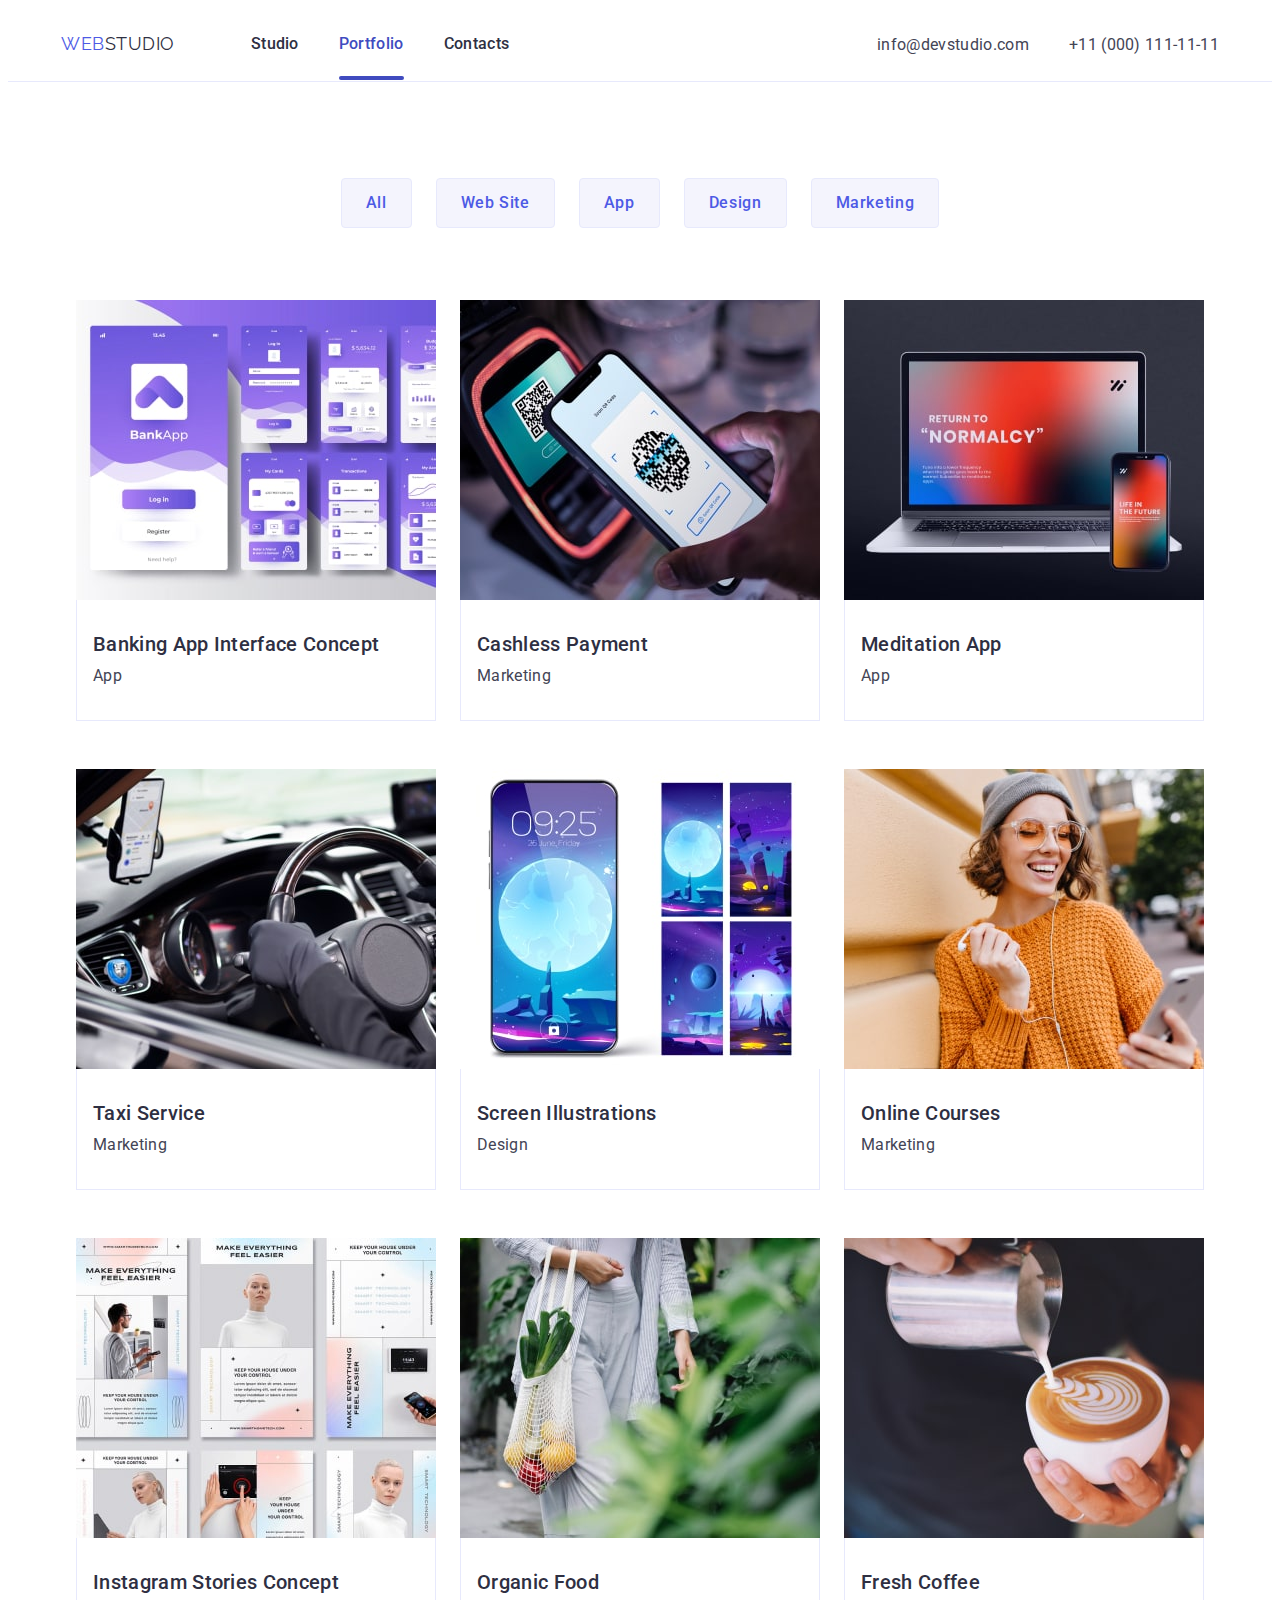
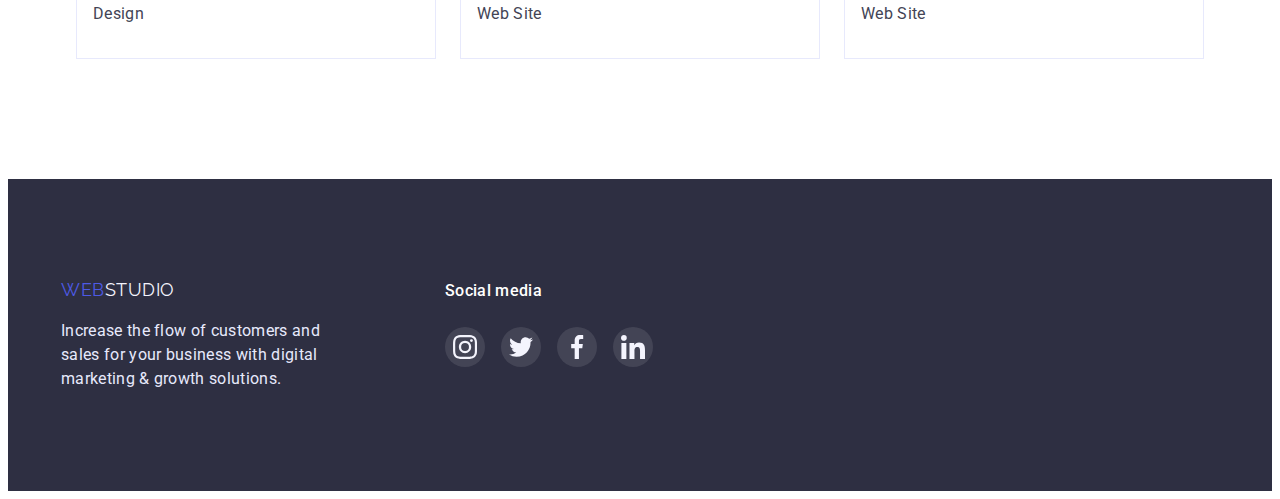
==== portfolio.html @ d58d2f8e "Initial commit" ====
<!DOCTYPE html>
<html lang="en">
  <head>
    <meta charset="UTF-8" />
    <meta http-equiv="X-UA-Compatible" content="IE=edge" />
    <meta name="viewport" content="width=device-width, initial-scale=1.0" />
    <link rel="preconnect" href="https://fonts.googleapis.com" />
    <link rel="preconnect" href="https://fonts.gstatic.com" crossorigin />
    <link
      href="https://fonts.googleapis.com/css2?family=Raleway:wght@800&family=Roboto:wght@400;500;700;900&display=swap"
      rel="stylesheet"
    />
    <link
      rel="stylesheet"
      href="https://cdnjs.cloudflare.com/ajax/libs/modern-normalize/1.1.0/modern-normalize.min.css"
      integrity="sha512-wpPYUAdjBVSE4KJnH1VR1HeZfpl1ub8YT/NKx4PuQ5NmX2tKuGu6U/JRp5y+Y8XG2tV+wKQpNHVUX03MfMFn9Q=="
      crossorigin="anonymous"
      referrerpolicy="no-referrer"
    />
    <link rel="stylesheet" href="./css/styles.css" />
    <title>Portfolio</title>
  </head>
  <body>
    <header class="header">
      <div class="container header-wrap">
        <nav class="nav">
          <a href="./index.html"
            ><span class="logo-text">web</span
            ><span class="logo-text logo-text-right">studio</span></a
          >
          <ul class="nav-list">
            <li>
              <a class="nav-item-text" href="./index.html">Studio</a>
            </li>
            <li>
              <a class="nav-item-text active" href="./portfolio.html"
                >Portfolio</a
              >
            </li>
            <li><a class="nav-item-text" href="">Contacts</a></li>
          </ul>
        </nav>
        <address class="address">
          <ul class="address-list">
            <li>
              <a
                class="address-item-text mail-link"
                href="mailto:info@devstudio.com"
                >info@devstudio.com</a
              >
            </li>
            <li>
              <a class="address-item-text" href="tel:+110001111111"
                >+11 (000) 111-11-11</a
              >
            </li>
          </ul>
        </address>
      </div>
    </header>
    <main>
      <section class="section portfolio">
        <div class="container">
          <h1 class="visually-hidden">Portfolio</h1>
          <ul class="filters-list">
            <li><button type="button" class="filters-btn">All</button></li>
            <li><button type="button" class="filters-btn">Web Site</button></li>
            <li><button type="button" class="filters-btn">App</button></li>
            <li><button type="button" class="filters-btn">Design</button></li>
            <li>
              <button type="button" class="filters-btn">Marketing</button>
            </li>
          </ul>
          <h2 class="visually-hidden">Examples</h2>
          <ul class="examples-list">
            <li class="examples-item">
              <a class="examples-link" href="">
                <div class="example-image-wrap">
                  <img
                    src="./images/example-card-1.jpg"
                    alt="Banking App"
                    width="360"
                    height="300"
                  />
                  <p class="example-text-overlay">14 Stylish and User-Friendly App Design Concepts · Task Manager App · Calorie Tracker App · Exotic Fruit Ecommerce App · Cloud Storage App</p>
                </div>
                <div class="card-bottom">
                  <h3 class="examples-title">Banking App Interface Concept</h3>
                  <p class="examples-text">App</p>
                </div>
              </a>
            </li>
            <li class="examples-item">
              <a class="examples-link" href="">
                <div class="example-image-wrap">
                  <img
                    src="./images/example-card-2.jpg"
                    alt="Cashless Payment"
                    width="360"
                    height="300"
                  />
                  <p class="example-text-overlay">14 Stylish and User-Friendly App Design Concepts · Task Manager App · Calorie Tracker App · Exotic Fruit Ecommerce App · Cloud Storage App</p>
                </div>
                <div class="card-bottom">
                  <h3 class="examples-title">Cashless Payment</h3>
                  <p class="examples-text">Marketing</p>
                </div>
              </a>
            </li>
            <li class="examples-item">
              <a class="examples-link" href="">
                <div class="example-image-wrap">
                  <img
                    src="./images/example-card-3.jpg"
                    alt="Meditation App"
                    width="360"
                    height="300"
                  />
                  <p class="example-text-overlay">14 Stylish and User-Friendly App Design Concepts · Task Manager App · Calorie Tracker App · Exotic Fruit Ecommerce App · Cloud Storage App</p>
                </div>
                <div class="card-bottom">
                  <h3 class="examples-title">Meditation App</h3>
                  <p class="examples-text">App</p>
                </div>
              </a>
            </li>
            <li class="examples-item">
              <a class="examples-link" href="">
                <div  class="example-image-wrap">
                  <img
                    src="./images/example-card-4.jpg"
                    alt="Taxi Service"
                    width="360"
                    height="300"
                  />
                  <p class="example-text-overlay">14 Stylish and User-Friendly App Design Concepts · Task Manager App · Calorie Tracker App · Exotic Fruit Ecommerce App · Cloud Storage App</p>
                </div>
                <div class="card-bottom">
                  <h3 class="examples-title">Taxi Service</h3>
                  <p class="examples-text">Marketing</p>
                </div>
              </a>
            </li>
            <li class="examples-item">
              <a class="examples-link" href="">
                <div  class="example-image-wrap">
                  <img
                    src="./images/example-card-5.jpg"
                    alt="Screen Illustrations"
                    width="360"
                    height="300"
                  />
                  <p class="example-text-overlay">14 Stylish and User-Friendly App Design Concepts · Task Manager App · Calorie Tracker App · Exotic Fruit Ecommerce App · Cloud Storage App</p>
                </div>
                <div class="card-bottom">
                  <h3 class="examples-title">Screen Illustrations</h3>
                  <p class="examples-text">Design</p>
                </div>
              </a>
            </li>
            <li class="examples-item">
              <a class="examples-link" href="">
                <div  class="example-image-wrap">
                  <img
                    src="./images/example-card-6.jpg"
                    alt="Online Courses"
                    width="360"
                    height="300"
                  />
                  <p class="example-text-overlay">14 Stylish and User-Friendly App Design Concepts · Task Manager App · Calorie Tracker App · Exotic Fruit Ecommerce App · Cloud Storage App</p>
                </div>
                <div class="card-bottom">
                  <h3 class="examples-title">Online Courses</h3>
                  <p class="examples-text">Marketing</p>
                </div>
              </a>
            </li>
            <li class="examples-item">
              <a class="examples-link" href="">
                <div  class="example-image-wrap">
                  <img
                    src="./images/example-card-7.jpg"
                    alt="Instagram Stories Concept"
                    width="360"
                    height="300"
                  />
                  <p class="example-text-overlay">14 Stylish and User-Friendly App Design Concepts · Task Manager App · Calorie Tracker App · Exotic Fruit Ecommerce App · Cloud Storage App</p>
                </div>
                <div class="card-bottom">
                  <h3 class="examples-title">Instagram Stories Concept</h3>
                  <p class="examples-text">Design</p>
                </div>
              </a>
            </li>
            <li class="examples-item">
              <a class="examples-link" href="">
                <div  class="example-image-wrap">
                  <img
                    src="./images/example-card-8.jpg"
                    alt="Organic Food"
                    width="360"
                    height="300"
                  />
                  <p class="example-text-overlay">14 Stylish and User-Friendly App Design Concepts · Task Manager App · Calorie Tracker App · Exotic Fruit Ecommerce App · Cloud Storage App</p>
                </div>
                <div class="card-bottom">
                  <h3 class="examples-title">Organic Food</h3>
                  <p class="examples-text">Web Site</p>
                </div>
              </a>
            </li>
            <li class="examples-item">
              <a class="examples-link" href="">
                <div  class="example-image-wrap">
                  <img
                    src="./images/example-card-9.jpg"
                    alt="Fresh Coffee"
                    width="360"
                    height="300"
                  />
                  <p class="example-text-overlay">14 Stylish and User-Friendly App Design Concepts · Task Manager App · Calorie Tracker App · Exotic Fruit Ecommerce App · Cloud Storage App</p>
                </div>
                <div class="card-bottom">
                  <h3 class="examples-title">Fresh Coffee</h3>
                  <p class="examples-text">Web Site</p>
                </div>
              </a>
            </li>
          </ul>
        </div>
      </section>
    </main>
    <footer class="footer">
      <div class="container footer-flex">
        <ul class="f-logo-list">
          <li>
            <a href="./index.html" class="footer-logo"
              ><span class="f-logo-text">web</span
              ><span class="f-logo-text f-logo-text-right">studio</span></a
            >
          </li>
          <li>
            <p class="footer-text">
              Increase the flow of customers and sales for your business with digital
              marketing & growth solutions.
            </p>
          </li>
        </ul>
        <ul>
          <li><h3 class="soc-title">Social media</h3></li>
          <li class="f-soc">
            <ul class="f-soc-list">
              <li class="f-soc-item">
                <a href="" class="f-soc-link">
                  <svg class="f-soc-icon" width="24" height="24">
                    <use href="./images/icons.svg#icon-instagram"></use>
                  </svg>
                </a>
              </li>
              <li class="f-soc-item">
                <a href="" class="f-soc-link">
                  <svg class="f-soc-icon width="24" height="24"">
                    <use href="./images/icons.svg#icon-twitter"></use>
                  </svg>
                </a>
              </li>
              <li class="f-soc-item">
                <a href="" class="f-soc-link">
                  <svg class="f-soc-icon" width="24" height="24">
                    <use href="./images/icons.svg#icon-facebook"></use>
                  </svg>
                </a>
              </li>
              <li class="f-soc-item">
                <a href="" class="f-soc-link">
                  <svg class="f-soc-icon" width="24" height="24">
                    <use href="./images/icons.svg#icon-linkedin"></use>
                  </svg>
                </a>
              </li>
            </ul>
          </li>
        </ul>
      </div>
    </footer>
  </body>
</html>
---- css/styles.css ----
/* =========RESET=========== */
a {
  text-decoration: none;
  display: block;
}
p,
h1,
h2,
h3,
h4,
h5,
h6 {
  margin: 0;
}
ul {
  margin: 0;
  padding-left: 0;
  list-style-type: none;
}
button {
  cursor: pointer;
}
img {
  display: block;
}
/* ===========STYLES===================== */
body {
  font-family: "Roboto", "FF DIN", sans-serif;
  color: var(--body-color);
  line-height: 1.5;
  letter-spacing: 0.02em;
}
:root {
  --body-color: #434455;
  --navy-blue: #2e2f42;
  --white: #ffffff;
  --ocean: #404bbf;
  --iris: #4d5ae5;
  --cloud: #f4f4fd;
  --cornflower: #e7e9fc;
  --light-slate: #8e8f99;
  --icon-grey: rgba(255, 255, 255, 0.1);
  --green: #31d0aa;
}
.container {
  width: 100%;
  max-width: 1158px;
  padding-left: 15px;
  padding-right: 15px;
  margin: 0 auto;
  /* outline: 2px solid red; */
}
.section {
  padding-top: 120px;
  padding-bottom: 120px;
}
/* --------HEADER--------- */
.header {
  padding-top: 24px;
  padding-bottom: 24px;
  border-bottom: 1px solid var(--cornflower);
}
.header-wrap {
  display: flex;
  flex-wrap: wrap;
  align-items: center;
}
.logo-text {
  font-family: "Raleway", sans-serif;
  font-size: 18px;
  line-height: 1.33;
  letter-spacing: 0.03em;
  color: var(--iris);
  text-transform: uppercase;
}
.logo-text-right {
  color: var(--navy-blue);
}
.nav {
  display: flex;
  gap: 76px;
  flex-grow: 1;
}
.nav-list {
  display: flex;
  gap: 40px;
}
.nav-item-text {
  font-weight: 500;
  color: var(--navy-blue);
  transition-property: color;
  transition-duration: 250ms;
  transition-timing-function: cubic-bezier(0.4, 0, 0.2, 1);
}
.nav-item-text:is(:hover, :focus) {
  color: var(--ocean);
}

.active {
  position: relative;
  color: var(--ocean);
}
.active::after {
  position: absolute;
  content: "";
  display: block;
  bottom: -24px;
  left: 0;
  width: 100%;
  height: 4px;
  border-radius: 2px;
  background-color: var(--ocean);
}
.address {
  flex-grow: 1;
}
.address-list {
  font-style: normal;
  display: flex;
  gap: 40px;
  justify-content: end;
}
.mail-link {
  transition-property: color;
  transition-duration: 250ms;
  transition-timing-function: cubic-bezier(0.4, 0, 0.2, 1);
}
.mail-link:is(:hover, :focus) {
  color: var(--ocean);
}

.address-item-text {
  color: var(--body-color);
}

/* --------HERO--------- */
.section-hero {
  /* background-color: var(--navy-blue); */
  padding-top: 188px;
  padding-bottom: 188px;
  background-image: linear-gradient(
      rgba(46, 47, 66, 0.7),
      rgba(46, 47, 66, 0.7)
    ),
    url(../images/office.jpg);
  background-repeat: no-repeat;
  background-position: center;
  background-size: 1440px;
}
.hero {
  display: flex;
  flex-direction: column;
  align-items: center;
}
.hero-title {
  width: 496px;
  font-size: 56px;
  line-height: 1.07;
  color: var(--white);
  text-align: center;
  margin-bottom: 48px;
}
.hero-btn {
  background-color: var(--iris);
  color: var(--white);
  border: none;
  border-radius: 4px;
  box-shadow: 0px 4px 4px rgba(0, 0, 0, 0.15);
  display: block;
  width: 169px;
  height: 56px;
  padding: 16px 32px;
  transition-property: background-color;
  transition-duration: 250ms;
  transition-timing-function: cubic-bezier(0.4, 0, 0.2, 1);
}
.hero-btn:hover {
  background-color: var(--ocean);
}
/* --------OUR FEATURES--------- */

.features-list {
  display: flex;
  gap: 24px;
  flex-wrap: wrap;
}
.features-item {
  width: 264px;
  display: flex;
  flex-direction: column;
  gap: 8px;
}
.features-icon {
  display: block;
  width: 264px;
  height: 112px;
  padding: 24px 100px;
  background-color: var(--cloud);
  border-radius: 4px;
}
.features-title {
  font-weight: 500;
  font-size: 20px;
  line-height: 1.2;
  color: var(--navy-blue);
  /* margin-bottom: 8px; */
}
.features-text {
}
/* --------DOING--------- */
.section-doing {
  padding-top: 0;
}
.doing {
  display: flex;
  flex-direction: column;
  flex-wrap: wrap;
  align-items: center;
}
.doing-title {
  width: 323px;
  font-size: 36px;
  line-height: 1.11;
  color: var(--navy-blue);
  text-transform: capitalize;
  margin-bottom: 72px;
}
.doing-list {
  display: flex;
  flex-wrap: wrap;
  gap: 24px;
}
.doing-image {
  border: 1px solid var(--cornflower);
  display: block;
}
/* --------TEAM--------- */
.section-team {
  background-color: var(--cloud);
}
.team {
  display: flex;
  flex-direction: column;
  flex-wrap: wrap;
  align-items: center;
}
.team-title {
  width: 162px;
  font-size: 36px;
  line-height: 1.11;
  color: var(--navy-blue);
  text-transform: capitalize;
  margin-bottom: 72px;
}
.team-list {
  display: flex;
  flex-wrap: wrap;
  gap: 24px;
}
.team-card {
  display: flex;
  flex-direction: column;
  align-items: center;
  background: var(--white);
  box-shadow: 0px 1px 6px rgba(46, 47, 66, 0.08),
    0px 1px 1px rgba(46, 47, 66, 0.16), 0px 2px 1px rgba(46, 47, 66, 0.08);
  border-radius: 0px 0px 4px 4px;
  padding-bottom: 32px;
}
.team-name {
  font-weight: 500;
  font-size: 20px;
  line-height: 1.2;
  color: var(--navy-blue);
  margin-top: 32px;
  margin-bottom: 8px;
}
.card-soc-list {
  display: flex;
  gap: 24px;
  height: 40px;
  align-items: center;
  margin-top: 8px;
}
.card-soc-item {
  width: 40px;
  height: 40px;
}
.card-soc-link {
  width: 100%;
  height: 100%;
  display: flex;
  justify-content: center;
  align-items: center;
  border-radius: 50%;
  background-color: var(--iris);
  transition-property: background-color;
  transition-duration: 250ms;
  transition-timing-function: cubic-bezier(0.4, 0, 0.2, 1);
}
.card-soc-link:is(:hover, :focus) {
  background-color: var(--ocean);
}
.card-soc-icon {
  display: block;
}

/* =============CUSTOMERS======= */
.customers-title {
  font-size: 36px;
  line-height: 1.11;
  text-transform: capitalize;
  text-align: center;
  color: var(--navy-blue);
}
.customers-list {
  display: flex;
  gap: 24px;
  justify-content: center;
  align-items: center;
  margin-top: 72px;
}
.customers-item {
  width: calc((100% - 120px) / 6);
  height: 88px;
}
.customers-link {
  width: 100%;
  height: 100%;
  border: 1px solid var(--light-slate);
  border-radius: 4px;
  display: flex;
  align-items: center;
  justify-content: center;
  color: var(--light-slate);
  transition-property: color, border-color;
  transition-duration: 250ms;
  transition-timing-function: cubic-bezier(0.4, 0, 0.2, 1);
}
.customers-icon {
  fill: currentColor;
  display: block;
}
.customers-link:is(:hover, :focus) {
  border-color: var(--ocean);
  color: var(--ocean);
}

/* --------FOOTER--------- */
.footer {
  background-color: var(--navy-blue);
  padding-top: 100px;
  padding-bottom: 100px;
}
.footer-flex {
  display: flex;
  gap: 120px;
}
.f-logo-list {
  display: flex;
  flex-direction: column;
  gap: 16px;
}
.footer-logo {
}
.footer-text {
  color: var(--cornflower);
  width: 264px;
}
.f-logo-text {
  font-family: "Raleway", sans-serif;
  font-size: 18px;
  line-height: 1.16;
  letter-spacing: 0.03em;
  color: var(--iris);
  text-transform: uppercase;
}
.f-logo-text-right {
  color: var(--cloud);
}
.soc-title {
  color: var(--white);
  font-weight: 500;
  font-size: 16px;
}
.f-soc {
  display: flex;
  flex-direction: column;
  margin-top: 24px;
}
.f-soc-list {
  display: flex;
  gap: 16px;
}
.f-soc-item {
  width: 40px;
  height: 40px;
}
.f-soc-link {
  width: 100%;
  height: 100%;
  border-radius: 50%;
  background-color: var(--icon-grey);
  display: flex;
  justify-content: center;
  align-items: center;
  transition-property: background-color;
  transition-duration: 250ms;
  transition-timing-function: cubic-bezier(0.4, 0, 0.2, 1);
}
.f-soc-icon {
  display: block;
  fill: var(--cloud);
}
.f-soc-link:is(:hover, :focus) {
  background-color: var(--green);
}
/* --------HIDDEN--------- */
.visually-hidden {
  position: absolute;
  width: 1px;
  height: 1px;
  margin: -1px;
  border: 0;
  padding: 0;

  white-space: nowrap;
  clip-path: inset(100%);
  clip: rect(0 0 0 0);
  overflow: hidden;
}
/* --------PORTFOLIO--------- */
/* --------FILTERS--------- */
.portfolio {
  padding-top: 96px;
}
.filters-list {
  display: flex;
  gap: 24px;
  justify-content: center;
  flex-wrap: wrap;
  margin-bottom: 72px;
}
.filters-btn {
  font-family: "Roboto", "FF DIN", sans-serif;
  font-weight: 500;
  font-size: 16px;
  line-height: 1.5;
  letter-spacing: 0.04em;
  color: var(--iris);
  background-color: var(--cloud);
  border: 1px solid var(--cornflower);
  border-radius: 4px;
  padding: 12px 24px;
  transition-property: color, background-color, box-shadow;
  transition-duration: 250ms;
  transition-timing-function: cubic-bezier(0.4, 0, 0.2, 1);
}

.filters-btn:is(:hover, :focus) {
  background-color: var(--ocean);
  color: var(--white);
  box-shadow: 0px 3px 1px rgba(0, 0, 0, 0.1), 0px 2px 1px rgba(0, 0, 0, 0.08),
    0px 2px 2px rgba(0, 0, 0, 0.12);
}
/* --------EXAMPLES--------- */

.examples-list {
  display: flex;
  flex-wrap: wrap;
  gap: 48px;
  column-gap: 24px;
  justify-content: center;
}
.examples-item {
}
.examples-link {
  display: block;
  width: 100%;
  height: 100%;
  transition-property: box-shadow, border-bottom, border-left, border-right;
  transition-duration: 250ms;
  transition-timing-function: cubic-bezier(0.4, 0, 0.2, 1);
}
.card-bottom {
  padding: 32px 16px;
  border-bottom: 1px solid var(--cornflower);
  border-right: 1px solid var(--cornflower);
  border-left: 1px solid var(--cornflower);
  transition-property: box-shadow, border-bottom, border-left, border-right;
  transition-duration: 250ms;
  transition-timing-function: cubic-bezier(0.4, 0, 0.2, 1);
}

.examples-link:is(:hover, :focus) > .card-bottom {
  border-bottom: 1px solid var(--cloud);
  border-right: 1px solid var(--cloud);
  border-left: 1px solid var(--cloud);
  box-shadow: 0px 1px 6px rgba(46, 47, 66, 0.08),
    0px 1px 1px rgba(46, 47, 66, 0.16), 0px 2px 1px rgba(46, 47, 66, 0.08);
}
.examples-title {
  font-weight: 500;
  font-size: 20px;
  line-height: 1.2;
  color: var(--navy-blue);
  padding-bottom: 8px;
}
.examples-text {
  color: var(--body-color);
}
.example-image-wrap {
  position: relative;
  overflow: hidden;
}
.example-text-overlay {
  color: var(--cloud);
  position: absolute;
  top: 0;
  left: 0;
  background-color: var(--iris);
  width: 100%;
  height: 100%;
  padding: 40px 32px;
  overflow-y: auto;
  transform: translate(0, 100%);
  transition-property: transform;
  transition-duration: 250ms;
  transition-timing-function: cubic-bezier(0.4, 0, 0.2, 1);
}
.examples-link:hover .example-text-overlay,
.examples-link:focus .example-text-overlay {
  transform: translate(0, 0);
}
/* =================================== */

/* --------MODAL----------- */

.backdrop {
  position: fixed;
  z-index: 100;
  top: 0;
  left: 0;
  width: 100%;
  height: 100%;
  background-color: rgba(46, 47, 66, 0.4);
  transition-property: opacity, visibility;
  transition-duration: 750ms;
  transition-timing-function: cubic-bezier(0.4, 0, 0.2, 1);
}
.modal {
  position: absolute;
  top: 50%;
  left: 50%;
  transform: translate(-50%, -50%);
  min-width: 408px;
  min-height: 576px;
  background-color: #fcfcfc;
  box-shadow: 0px 1px 1px rgba(0, 0, 0, 0.14), 0px 1px 3px rgba(0, 0, 0, 0.12),
    0px 2px 1px rgba(0, 0, 0, 0.2);
  border-radius: 4px;
  /* transition-property: box-shadow;
  transition-duration: 2500ms;
  transition-timing-function: cubic-bezier(0.4, 0, 0.2, 1); */
}
.modal-close-btn {
  width: 24px;
  height: 24px;
  border-radius: 50%;
  padding: 0;
  display: flex;
  justify-content: center;
  align-items: center;
  cursor: pointer;
  position: absolute;
  top: 24px;
  right: 24px;
  background-color: var(--cornflower);
  border: 1px solid rgba(0, 0, 0, 0.1);
  transition-property: background-color, border;
  transition-duration: 250ms;
  transition-timing-function: cubic-bezier(0.4, 0, 0.2, 1);
}
.backdrop.is-hidden {
  opacity: 0;
  pointer-events: none;
  visibility: hidden;
}
.modal-close-btn:hover,
.modal-close-btn:focus {
  background-color: var(--ocean);
  border: var(--ocean);
}
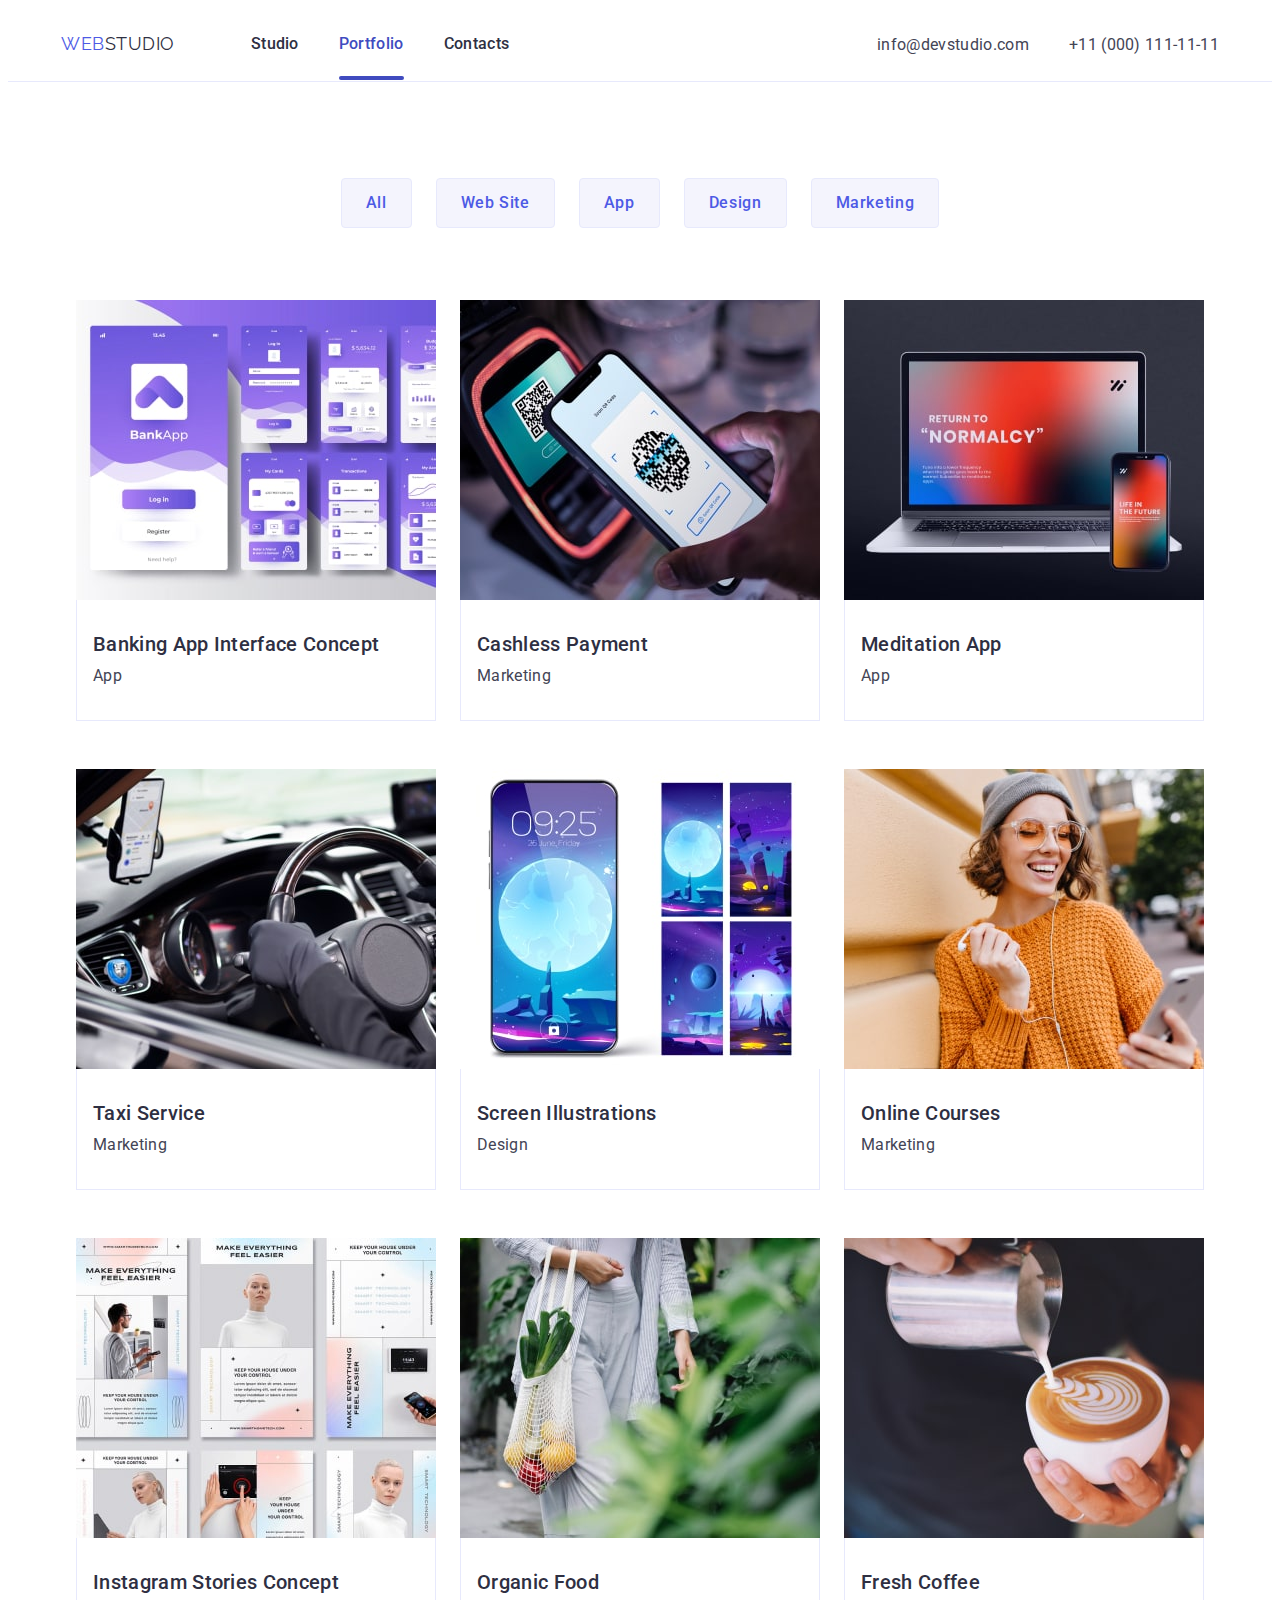
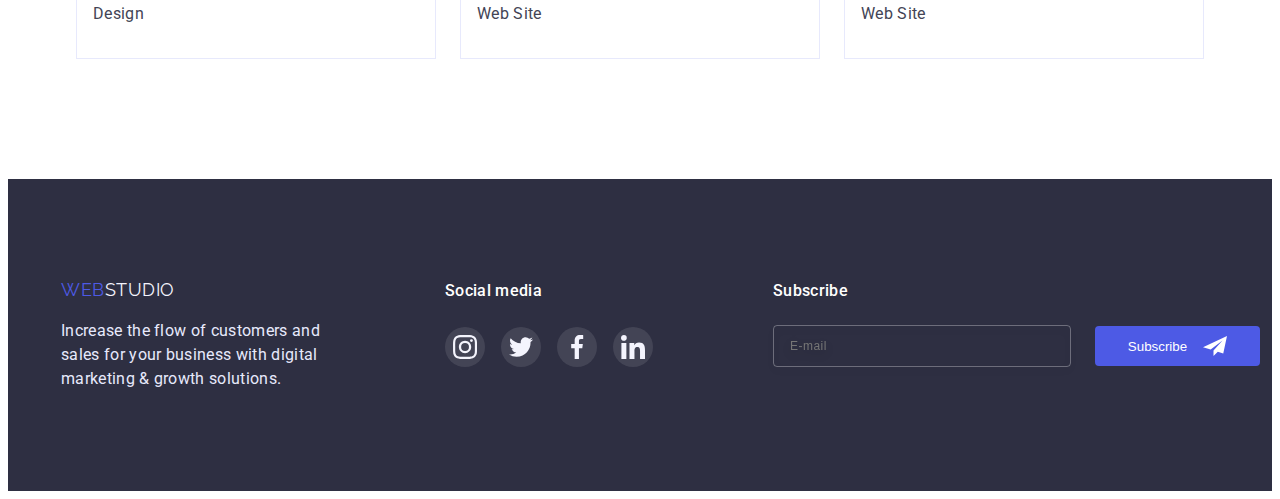
==== commit f95be2ce: "final" ====
--- a/portfolio.html
+++ b/portfolio.html
@@ -281,6 +281,22 @@
             </ul>
           </li>
         </ul>
+        <div class="footer-box">
+        <p class="subscribe-title">Subscribe</p>
+        <div class="form-box">
+          <form class="footer-form">
+            
+              
+            
+            <input type="email" name="email" id="subscribe" placeholder="E-mail" class="footer-input">
+            <button type="submit" class="subscribe-btn">Subscribe
+              <svg class="subscribe-icon" width="24" height="24">
+                <use href="./images/icons.svg#icon-subscribe"></use>
+              </svg>
+            </button>
+          </form>
+        </div>
+      </div>
       </div>
     </footer>
   </body>
--- a/css/styles.css
+++ b/css/styles.css
@@ -25,7 +25,7 @@
 }
 /* ===========STYLES===================== */
 body {
-  font-family: "Roboto", "FF DIN", sans-serif;
+  font-family: 'Roboto', 'FF DIN', sans-serif;
   color: var(--body-color);
   line-height: 1.5;
   letter-spacing: 0.02em;
@@ -66,7 +66,7 @@
   align-items: center;
 }
 .logo-text {
-  font-family: "Raleway", sans-serif;
+  font-family: 'Raleway', sans-serif;
   font-size: 18px;
   line-height: 1.33;
   letter-spacing: 0.03em;
@@ -102,7 +102,7 @@
 }
 .active::after {
   position: absolute;
-  content: "";
+  content: '';
   display: block;
   bottom: -24px;
   left: 0;
@@ -368,7 +368,7 @@
   width: 264px;
 }
 .f-logo-text {
-  font-family: "Raleway", sans-serif;
+  font-family: 'Raleway', sans-serif;
   font-size: 18px;
   line-height: 1.16;
   letter-spacing: 0.03em;
@@ -442,7 +442,7 @@
   margin-bottom: 72px;
 }
 .filters-btn {
-  font-family: "Roboto", "FF DIN", sans-serif;
+  font-family: 'Roboto', 'FF DIN', sans-serif;
   font-weight: 500;
   font-size: 16px;
   line-height: 1.5;
@@ -553,12 +553,14 @@
   top: 50%;
   left: 50%;
   transform: translate(-50%, -50%);
-  min-width: 408px;
+
+  max-width: 408px;
   min-height: 576px;
   background-color: #fcfcfc;
   box-shadow: 0px 1px 1px rgba(0, 0, 0, 0.14), 0px 1px 3px rgba(0, 0, 0, 0.12),
     0px 2px 1px rgba(0, 0, 0, 0.2);
   border-radius: 4px;
+  padding: 24px;
   /* transition-property: box-shadow;
   transition-duration: 2500ms;
   transition-timing-function: cubic-bezier(0.4, 0, 0.2, 1); */
@@ -591,3 +593,190 @@
   background-color: var(--ocean);
   border: var(--ocean);
 }
+
+.modal-title {
+  font-weight: 500;
+  text-align: center;
+  margin-top: 48px;
+  margin-bottom: 34px;
+  color: var(--navy-blue);
+}
+.modal-form {
+}
+.modal-input {
+  width: 100%;
+  height: 40px;
+
+  padding-left: 38px;
+  border: 1px solid rgba(33, 33, 33, 0.2);
+  border-radius: 4px;
+  background-color: transparent;
+  outline: transparent;
+  transition-property: background-color, border-color;
+  transition-duration: 250ms;
+  transition-timing-function: cubic-bezier(0.4, 0, 0.2, 1);
+}
+.modal-input:focus {
+  border-color: var(--iris);
+}
+.modal-input:focus + .input-icon {
+  fill: var(--iris);
+}
+.modal-message {
+  width: 100%;
+  height: 120px;
+  border: 1px solid rgba(33, 33, 33, 0.2);
+  border-radius: 4px;
+  background-color: transparent;
+  outline: transparent;
+  padding: 8px 16px;
+  resize: none;
+}
+.modal-message::placeholder {
+  color: rgba(117, 117, 117, 0.5);
+  line-height: 1.16;
+  letter-spacing: 0.04em;
+}
+.input-wrap {
+  position: relative;
+}
+
+.label-other {
+  font-size: 12px;
+  line-height: 1.16;
+  letter-spacing: 0.01em;
+  color: var(--light-slate);
+}
+.label-name {
+  letter-spacing: 0.04em;
+}
+.label-text {
+  margin-bottom: 4px;
+  display: inline-block;
+}
+.input-icon {
+  fill: var(--navy-blue);
+  position: absolute;
+  left: 17px;
+  top: 50%;
+  transform: translatey(-50%);
+}
+.input-policy {
+  width: 100%;
+  display: flex;
+  gap: 8px;
+  align-items: center;
+}
+.input-check {
+  transition-property: background-color, background-image, border-color;
+  transition-duration: 250ms;
+  transition-timing-function: cubic-bezier(0.4, 0, 0.2, 1);
+}
+.policy-link {
+  color: var(--iris);
+  display: inline-block;
+  text-decoration: underline;
+  margin-left: 0.3em;
+}
+
+.check-text {
+  color: #757575;
+  font-size: 12px;
+  line-height: 1.16;
+  letter-spacing: 0.04em;
+  display: flex;
+  align-items: flex-end;
+  margin-top: 6px;
+  margin-bottom: 24px;
+}
+.check-text::before {
+  content: '';
+  width: 16px;
+  height: 16px;
+  border: 1.25px solid var(--navy-blue);
+  border-radius: 2px;
+  margin-right: 8px;
+}
+.input-check:checked + .check-text::before {
+  background-color: var(--ocean);
+  border: none;
+  border-radius: 2px;
+  background-image: url(../images/check.svg);
+  background-repeat: no-repeat;
+  background-position: center;
+}
+.input-check:is(:hover, :focus) + .check-text::before {
+  border-color: var(--ocean);
+}
+.modal-btn {
+  width: 169px;
+  height: 56px;
+  background-color: var(--iris);
+  box-shadow: 0px 4px 4px rgba(0, 0, 0, 0.15);
+  border-radius: 4px;
+  border: none;
+  padding: 16px 32px;
+  font-size: 16px;
+  color: var(--white);
+  display: block;
+  margin: 0 auto;
+  transition-property: background-color, border, box-shadow;
+  transition-duration: 250ms;
+  transition-timing-function: cubic-bezier(0.4, 0, 0.2, 1);
+}
+.modal-btn:is(:hover, :focus) {
+  background-color: var(--ocean);
+}
+.footer-box {
+  display: flex;
+  flex-direction: column;
+}
+.form-box {
+  height: 40px;
+  display: flex;
+  align-items: flex-end;
+}
+.footer-form {
+  display: inline-flex;
+  align-items: center;
+  gap: 24px;
+}
+.footer-input {
+  width: 264px;
+  height: 40px;
+  padding: 0 16px;
+  background-color: transparent;
+  font-size: 12px;
+  letter-spacing: 0.04em;
+  color: rgba(255, 255, 255, 0.6);
+  border: 1px solid rgba(255, 255, 255, 0.3);
+  filter: drop-shadow(0px 4px 4px rgba(0, 0, 0, 0.15));
+  border-radius: 4px;
+}
+.subscribe-title {
+  font-weight: 500;
+  color: var(--white);
+  margin-bottom: 24px;
+}
+.subscribe-btn {
+  width: 165px;
+  height: 40px;
+  padding: 8px 24px;
+  background-color: var(--iris);
+  border-radius: 4px;
+  border: none;
+  display: flex;
+  gap: 16px;
+  justify-content: center;
+  align-items: center;
+  color: var(--white);
+  transition-property: background-color;
+  transition-duration: 250ms;
+  transition-timing-function: cubic-bezier(0.4, 0, 0.2, 1);
+}
+.subscribe-btn:is(:hover, :focus) {
+  background-color: var(--ocean);
+}
+.subscribe-icon {
+  fill: var(--white);
+}
